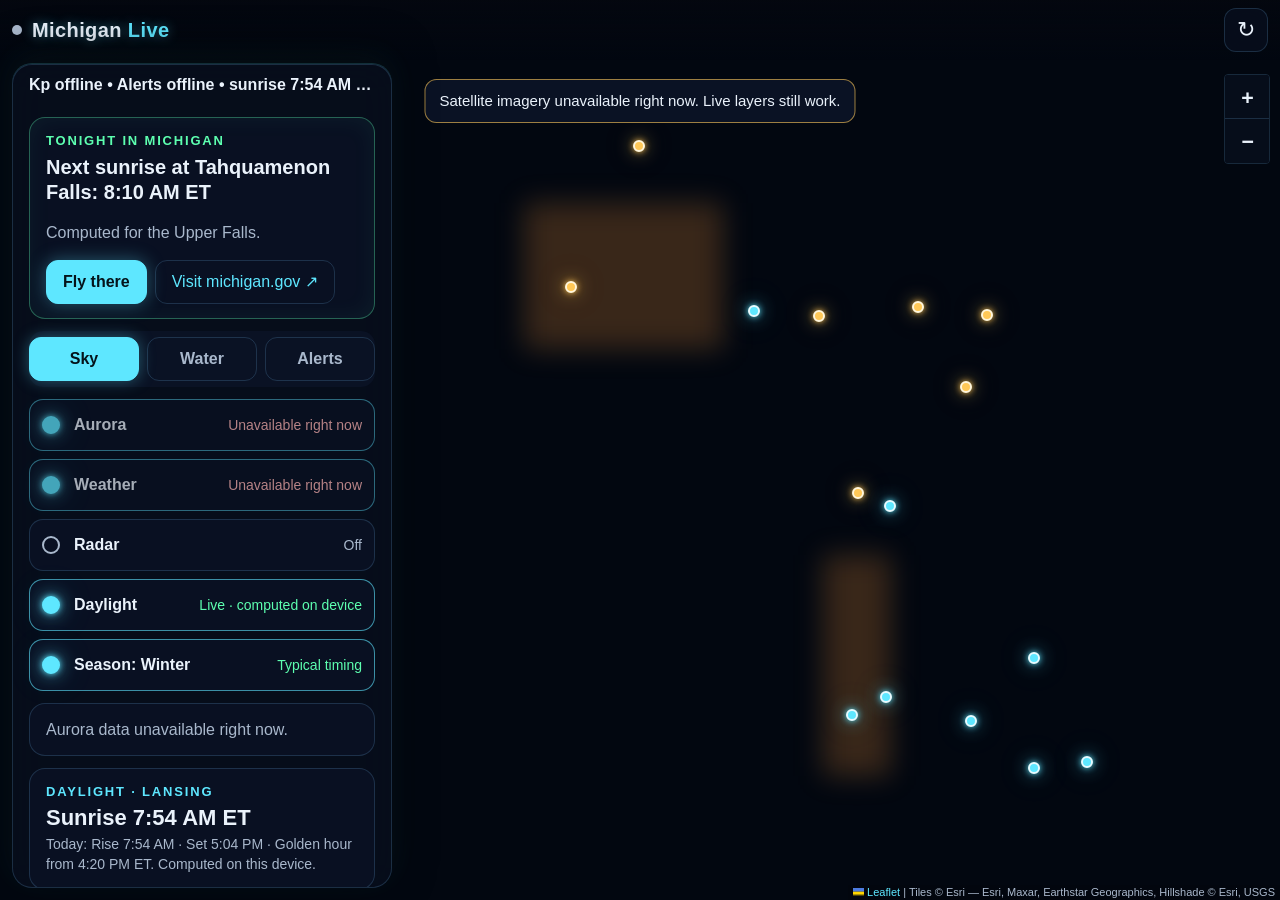
==== michigan/index.html @ 5480b5d9 "michigan: live map v2" ====
<!doctype html>
<html lang="en">
<head>
  <meta charset="utf-8">
  <meta name="viewport" content="width=device-width, initial-scale=1, viewport-fit=cover">
  <meta name="robots" content="noindex">
  <meta name="theme-color" content="#04070f">
  <meta name="apple-mobile-web-app-capable" content="yes">
  <meta name="apple-mobile-web-app-status-bar-style" content="black-translucent">
  <title>Michigan Live Map</title>
  <link rel="icon" href="data:,">
  <meta name="description" content="Live dark satellite map of Michigan: aurora odds, weather, radar, alerts, rivers, Great Lakes buoys and daylight.">
  <link rel="stylesheet" href="leaflet/leaflet.css?v=1.9.4">
  <link rel="stylesheet" href="styles.css?v=2">
</head>
<body>
  <div id="map" role="application" aria-label="Satellite map of Michigan. Use Tab to move between places and Enter to open one."></div>
  <div id="aurora-veil" class="aurora-veil" aria-hidden="true"></div>

  <header class="top">
    <div class="brand"><span class="brand-dot" aria-hidden="true"></span><h1>Michigan <span>Live</span></h1></div>
    <button type="button" id="refresh" class="btn btn-icon" aria-label="Refresh live data">&#x21bb;</button>
  </header>

  <p id="basemap-msg" class="basemap-msg" role="status" hidden>Satellite imagery unavailable right now. Live layers still work.</p>

  <div id="radar-ctl" class="radar-ctl" hidden>
    <button type="button" id="radar-play" class="btn" aria-label="Play radar loop">Play</button>
    <span id="radar-time" class="radar-time">Radar</span>
  </div>

  <section id="sheet" class="sheet" data-snap="peek" aria-label="Live panel">
    <button type="button" id="sheet-handle" class="sheet-handle" aria-label="Expand panel" aria-controls="sheet-body">
      <span class="grip" aria-hidden="true"></span>
      <span id="peek-line" class="peek-line" aria-live="polite">Loading live data…</span>
    </button>

    <div id="sheet-body" class="sheet-body">
      <section id="detail" class="card detail" aria-live="polite" hidden>
        <div class="row between">
          <p id="detail-kicker" class="kicker">Place</p>
          <button type="button" id="detail-close" class="btn btn-ghost btn-sm" aria-label="Close details">Close</button>
        </div>
        <h2 id="detail-name"></h2>
        <p id="detail-line"></p>
        <div id="detail-facts" class="facts"></div>
        <a id="detail-link" class="btn btn-ghost" href="#" target="_blank" rel="noopener noreferrer" hidden>Visit site</a>
      </section>

      <article id="tonight" class="card tonight" aria-label="Tonight in Michigan">
        <p class="kicker">Tonight in Michigan</p>
        <h2 id="tonight-title">Finding tonight&rsquo;s highlight…</h2>
        <p id="tonight-line" class="muted"></p>
        <div class="row">
          <button type="button" id="tonight-go" class="btn btn-accent">Fly there</button>
          <a id="tonight-link" class="btn btn-ghost" href="#" target="_blank" rel="noopener noreferrer" hidden>Source</a>
        </div>
      </article>

      <div class="tabs" role="tablist" aria-label="Layers">
        <button type="button" role="tab" id="tab-sky" class="tab" aria-selected="true" aria-controls="pane-sky">Sky</button>
        <button type="button" role="tab" id="tab-water" class="tab" aria-selected="false" aria-controls="pane-water">Water</button>
        <button type="button" role="tab" id="tab-alerts" class="tab" aria-selected="false" aria-controls="pane-alerts">Alerts <span id="alert-count" class="count" hidden></span></button>
      </div>

      <div id="pane-sky" class="pane" role="tabpanel" aria-labelledby="tab-sky">
        <div class="chips" data-group="sky"></div>
        <div id="kp-card" class="card now" hidden></div>
        <div id="sun-card" class="card now" hidden></div>
        <ul id="wx-list" class="wx-list" aria-label="Weather now"></ul>
      </div>
      <div id="pane-water" class="pane" role="tabpanel" aria-labelledby="tab-water" hidden>
        <div class="chips" data-group="water"></div>
        <div id="water-summary" class="card now" hidden></div>
        <ul id="water-list" class="list"></ul>
      </div>
      <div id="pane-alerts" class="pane" role="tabpanel" aria-labelledby="tab-alerts" hidden>
        <div class="chips" data-group="alerts"></div>
        <ul id="alert-list" class="list"></ul>
      </div>


      <section class="seasonal" aria-labelledby="season-title">
        <h2 id="season-title" class="section-title">Seasonal ideas</h2>
        <p class="muted small">Typical timing only. Check conditions before you go.</p>
        <ul id="season-list" class="list"></ul>
      </section>

      <footer class="credits">
        Imagery: Esri, Maxar, Earthstar Geographics · Aurora &amp; Kp: NOAA SWPC · Weather: Open-Meteo ·
        Radar: RainViewer · Alerts: NWS · Rivers: USGS · Buoys: GLOS Seagull · Map: Leaflet (BSD-2-Clause, self-hosted)
      </footer>
    </div>
  </section>

  <script src="leaflet/leaflet.js?v=1.9.4"></script>
  <script src="seasonal.js?v=2"></script>
  <script src="app.js?v=2"></script>
</body>
</html>
---- michigan/leaflet/leaflet.css ----
/* required styles */

.leaflet-pane,
.leaflet-tile,
.leaflet-marker-icon,
.leaflet-marker-shadow,
.leaflet-tile-container,
.leaflet-pane > svg,
.leaflet-pane > canvas,
.leaflet-zoom-box,
.leaflet-image-layer,
.leaflet-layer {
	position: absolute;
	left: 0;
	top: 0;
	}
.leaflet-container {
	overflow: hidden;
	}
.leaflet-tile,
.leaflet-marker-icon,
.leaflet-marker-shadow {
	-webkit-user-select: none;
	   -moz-user-select: none;
	        user-select: none;
	  -webkit-user-drag: none;
	}
/* Prevents IE11 from highlighting tiles in blue */
.leaflet-tile::selection {
	background: transparent;
}
/* Safari renders non-retina tile on retina better with this, but Chrome is worse */
.leaflet-safari .leaflet-tile {
	image-rendering: -webkit-optimize-contrast;
	}
/* hack that prevents hw layers "stretching" when loading new tiles */
.leaflet-safari .leaflet-tile-container {
	width: 1600px;
	height: 1600px;
	-webkit-transform-origin: 0 0;
	}
.leaflet-marker-icon,
.leaflet-marker-shadow {
	display: block;
	}
/* .leaflet-container svg: reset svg max-width decleration shipped in Joomla! (joomla.org) 3.x */
/* .leaflet-container img: map is broken in FF if you have max-width: 100% on tiles */
.leaflet-container .leaflet-overlay-pane svg {
	max-width: none !important;
	max-height: none !important;
	}
.leaflet-container .leaflet-marker-pane img,
.leaflet-container .leaflet-shadow-pane img,
.leaflet-container .leaflet-tile-pane img,
.leaflet-container img.leaflet-image-layer,
.leaflet-container .leaflet-tile {
	max-width: none !important;
	max-height: none !important;
	width: auto;
	padding: 0;
	}

.leaflet-container img.leaflet-tile {
	/* See: https://bugs.chromium.org/p/chromium/issues/detail?id=600120 */
	mix-blend-mode: plus-lighter;
}

.leaflet-container.leaflet-touch-zoom {
	-ms-touch-action: pan-x pan-y;
	touch-action: pan-x pan-y;
	}
.leaflet-container.leaflet-touch-drag {
	-ms-touch-action: pinch-zoom;
	/* Fallback for FF which doesn't support pinch-zoom */
	touch-action: none;
	touch-action: pinch-zoom;
}
.leaflet-container.leaflet-touch-drag.leaflet-touch-zoom {
	-ms-touch-action: none;
	touch-action: none;
}
.leaflet-container {
	-webkit-tap-highlight-color: transparent;
}
.leaflet-container a {
	-webkit-tap-highlight-color: rgba(51, 181, 229, 0.4);
}
.leaflet-tile {
	filter: inherit;
	visibility: hidden;
	}
.leaflet-tile-loaded {
	visibility: inherit;
	}
.leaflet-zoom-box {
	width: 0;
	height: 0;
	-moz-box-sizing: border-box;
	     box-sizing: border-box;
	z-index: 800;
	}
/* workaround for https://bugzilla.mozilla.org/show_bug.cgi?id=888319 */
.leaflet-overlay-pane svg {
	-moz-user-select: none;
	}

.leaflet-pane         { z-index: 400; }

.leaflet-tile-pane    { z-index: 200; }
.leaflet-overlay-pane { z-index: 400; }
.leaflet-shadow-pane  { z-index: 500; }
.leaflet-marker-pane  { z-index: 600; }
.leaflet-tooltip-pane   { z-index: 650; }
.leaflet-popup-pane   { z-index: 700; }

.leaflet-map-pane canvas { z-index: 100; }
.leaflet-map-pane svg    { z-index: 200; }

.leaflet-vml-shape {
	width: 1px;
	height: 1px;
	}
.lvml {
	behavior: url(#default#VML);
	display: inline-block;
	position: absolute;
	}


/* control positioning */

.leaflet-control {
	position: relative;
	z-index: 800;
	pointer-events: visiblePainted; /* IE 9-10 doesn't have auto */
	pointer-events: auto;
	}
.leaflet-top,
.leaflet-bottom {
	position: absolute;
	z-index: 1000;
	pointer-events: none;
	}
.leaflet-top {
	top: 0;
	}
.leaflet-right {
	right: 0;
	}
.leaflet-bottom {
	bottom: 0;
	}
.leaflet-left {
	left: 0;
	}
.leaflet-control {
	float: left;
	clear: both;
	}
.leaflet-right .leaflet-control {
	float: right;
	}
.leaflet-top .leaflet-control {
	margin-top: 10px;
	}
.leaflet-bottom .leaflet-control {
	margin-bottom: 10px;
	}
.leaflet-left .leaflet-control {
	margin-left: 10px;
	}
.leaflet-right .leaflet-control {
	margin-right: 10px;
	}


/* zoom and fade animations */

.leaflet-fade-anim .leaflet-popup {
	opacity: 0;
	-webkit-transition: opacity 0.2s linear;
	   -moz-transition: opacity 0.2s linear;
	        transition: opacity 0.2s linear;
	}
.leaflet-fade-anim .leaflet-map-pane .leaflet-popup {
	opacity: 1;
	}
.leaflet-zoom-animated {
	-webkit-transform-origin: 0 0;
	    -ms-transform-origin: 0 0;
	        transform-origin: 0 0;
	}
svg.leaflet-zoom-animated {
	will-change: transform;
}

.leaflet-zoom-anim .leaflet-zoom-animated {
	-webkit-transition: -webkit-transform 0.25s cubic-bezier(0,0,0.25,1);
	   -moz-transition:    -moz-transform 0.25s cubic-bezier(0,0,0.25,1);
	        transition:         transform 0.25s cubic-bezier(0,0,0.25,1);
	}
.leaflet-zoom-anim .leaflet-tile,
.leaflet-pan-anim .leaflet-tile {
	-webkit-transition: none;
	   -moz-transition: none;
	        transition: none;
	}

.leaflet-zoom-anim .leaflet-zoom-hide {
	visibility: hidden;
	}


/* cursors */

.leaflet-interactive {
	cursor: pointer;
	}
.leaflet-grab {
	cursor: -webkit-grab;
	cursor:    -moz-grab;
	cursor:         grab;
	}
.leaflet-crosshair,
.leaflet-crosshair .leaflet-interactive {
	cursor: crosshair;
	}
.leaflet-popup-pane,
.leaflet-control {
	cursor: auto;
	}
.leaflet-dragging .leaflet-grab,
.leaflet-dragging .leaflet-grab .leaflet-interactive,
.leaflet-dragging .leaflet-marker-draggable {
	cursor: move;
	cursor: -webkit-grabbing;
	cursor:    -moz-grabbing;
	cursor:         grabbing;
	}

/* marker & overlays interactivity */
.leaflet-marker-icon,
.leaflet-marker-shadow,
.leaflet-image-layer,
.leaflet-pane > svg path,
.leaflet-tile-container {
	pointer-events: none;
	}

.leaflet-marker-icon.leaflet-interactive,
.leaflet-image-layer.leaflet-interactive,
.leaflet-pane > svg path.leaflet-interactive,
svg.leaflet-image-layer.leaflet-interactive path {
	pointer-events: visiblePainted; /* IE 9-10 doesn't have auto */
	pointer-events: auto;
	}

/* visual tweaks */

.leaflet-container {
	background: #ddd;
	outline-offset: 1px;
	}
.leaflet-container a {
	color: #0078A8;
	}
.leaflet-zoom-box {
	border: 2px dotted #38f;
	background: rgba(255,255,255,0.5);
	}


/* general typography */
.leaflet-container {
	font-family: "Helvetica Neue", Arial, Helvetica, sans-serif;
	font-size: 12px;
	font-size: 0.75rem;
	line-height: 1.5;
	}


/* general toolbar styles */

.leaflet-bar {
	box-shadow: 0 1px 5px rgba(0,0,0,0.65);
	border-radius: 4px;
	}
.leaflet-bar a {
	background-color: #fff;
	border-bottom: 1px solid #ccc;
	width: 26px;
	height: 26px;
	line-height: 26px;
	display: block;
	text-align: center;
	text-decoration: none;
	color: black;
	}
.leaflet-bar a,
.leaflet-control-layers-toggle {
	background-position: 50% 50%;
	background-repeat: no-repeat;
	display: block;
	}
.leaflet-bar a:hover,
.leaflet-bar a:focus {
	background-color: #f4f4f4;
	}
.leaflet-bar a:first-child {
	border-top-left-radius: 4px;
	border-top-right-radius: 4px;
	}
.leaflet-bar a:last-child {
	border-bottom-left-radius: 4px;
	border-bottom-right-radius: 4px;
	border-bottom: none;
	}
.leaflet-bar a.leaflet-disabled {
	cursor: default;
	background-color: #f4f4f4;
	color: #bbb;
	}

.leaflet-touch .leaflet-bar a {
	width: 30px;
	height: 30px;
	line-height: 30px;
	}
.leaflet-touch .leaflet-bar a:first-child {
	border-top-left-radius: 2px;
	border-top-right-radius: 2px;
	}
.leaflet-touch .leaflet-bar a:last-child {
	border-bottom-left-radius: 2px;
	border-bottom-right-radius: 2px;
	}

/* zoom control */

.leaflet-control-zoom-in,
.leaflet-control-zoom-out {
	font: bold 18px 'Lucida Console', Monaco, monospace;
	text-indent: 1px;
	}

.leaflet-touch .leaflet-control-zoom-in, .leaflet-touch .leaflet-control-zoom-out  {
	font-size: 22px;
	}


/* layers control */

.leaflet-control-layers {
	box-shadow: 0 1px 5px rgba(0,0,0,0.4);
	background: #fff;
	border-radius: 5px;
	}
.leaflet-control-layers-toggle {
	background-image: url(images/layers.png);
	width: 36px;
	height: 36px;
	}
.leaflet-retina .leaflet-control-layers-toggle {
	background-image: url(images/layers-2x.png);
	background-size: 26px 26px;
	}
.leaflet-touch .leaflet-control-layers-toggle {
	width: 44px;
	height: 44px;
	}
.leaflet-control-layers .leaflet-control-layers-list,
.leaflet-control-layers-expanded .leaflet-control-layers-toggle {
	display: none;
	}
.leaflet-control-layers-expanded .leaflet-control-layers-list {
	display: block;
	position: relative;
	}
.leaflet-control-layers-expanded {
	padding: 6px 10px 6px 6px;
	color: #333;
	background: #fff;
	}
.leaflet-control-layers-scrollbar {
	overflow-y: scroll;
	overflow-x: hidden;
	padding-right: 5px;
	}
.leaflet-control-layers-selector {
	margin-top: 2px;
	position: relative;
	top: 1px;
	}
.leaflet-control-layers label {
	display: block;
	font-size: 13px;
	font-size: 1.08333em;
	}
.leaflet-control-layers-separator {
	height: 0;
	border-top: 1px solid #ddd;
	margin: 5px -10px 5px -6px;
	}

/* Default icon URLs */
.leaflet-default-icon-path { /* used only in path-guessing heuristic, see L.Icon.Default */
	background-image: url(images/marker-icon.png);
	}


/* attribution and scale controls */

.leaflet-container .leaflet-control-attribution {
	background: #fff;
	background: rgba(255, 255, 255, 0.8);
	margin: 0;
	}
.leaflet-control-attribution,
.leaflet-control-scale-line {
	padding: 0 5px;
	color: #333;
	line-height: 1.4;
	}
.leaflet-control-attribution a {
	text-decoration: none;
	}
.leaflet-control-attribution a:hover,
.leaflet-control-attribution a:focus {
	text-decoration: underline;
	}
.leaflet-attribution-flag {
	display: inline !important;
	vertical-align: baseline !important;
	width: 1em;
	height: 0.6669em;
	}
.leaflet-left .leaflet-control-scale {
	margin-left: 5px;
	}
.leaflet-bottom .leaflet-control-scale {
	margin-bottom: 5px;
	}
.leaflet-control-scale-line {
	border: 2px solid #777;
	border-top: none;
	line-height: 1.1;
	padding: 2px 5px 1px;
	white-space: nowrap;
	-moz-box-sizing: border-box;
	     box-sizing: border-box;
	background: rgba(255, 255, 255, 0.8);
	text-shadow: 1px 1px #fff;
	}
.leaflet-control-scale-line:not(:first-child) {
	border-top: 2px solid #777;
	border-bottom: none;
	margin-top: -2px;
	}
.leaflet-control-scale-line:not(:first-child):not(:last-child) {
	border-bottom: 2px solid #777;
	}

.leaflet-touch .leaflet-control-attribution,
.leaflet-touch .leaflet-control-layers,
.leaflet-touch .leaflet-bar {
	box-shadow: none;
	}
.leaflet-touch .leaflet-control-layers,
.leaflet-touch .leaflet-bar {
	border: 2px solid rgba(0,0,0,0.2);
	background-clip: padding-box;
	}


/* popup */

.leaflet-popup {
	position: absolute;
	text-align: center;
	margin-bottom: 20px;
	}
.leaflet-popup-content-wrapper {
	padding: 1px;
	text-align: left;
	border-radius: 12px;
	}
.leaflet-popup-content {
	margin: 13px 24px 13px 20px;
	line-height: 1.3;
	font-size: 13px;
	font-size: 1.08333em;
	min-height: 1px;
	}
.leaflet-popup-content p {
	margin: 17px 0;
	margin: 1.3em 0;
	}
.leaflet-popup-tip-container {
	width: 40px;
	height: 20px;
	position: absolute;
	left: 50%;
	margin-top: -1px;
	margin-left: -20px;
	overflow: hidden;
	pointer-events: none;
	}
.leaflet-popup-tip {
	width: 17px;
	height: 17px;
	padding: 1px;

	margin: -10px auto 0;
	pointer-events: auto;

	-webkit-transform: rotate(45deg);
	   -moz-transform: rotate(45deg);
	    -ms-transform: rotate(45deg);
	        transform: rotate(45deg);
	}
.leaflet-popup-content-wrapper,
.leaflet-popup-tip {
	background: white;
	color: #333;
	box-shadow: 0 3px 14px rgba(0,0,0,0.4);
	}
.leaflet-container a.leaflet-popup-close-button {
	position: absolute;
	top: 0;
	right: 0;
	border: none;
	text-align: center;
	width: 24px;
	height: 24px;
	font: 16px/24px Tahoma, Verdana, sans-serif;
	color: #757575;
	text-decoration: none;
	background: transparent;
	}
.leaflet-container a.leaflet-popup-close-button:hover,
.leaflet-container a.leaflet-popup-close-button:focus {
	color: #585858;
	}
.leaflet-popup-scrolled {
	overflow: auto;
	}

.leaflet-oldie .leaflet-popup-content-wrapper {
	-ms-zoom: 1;
	}
.leaflet-oldie .leaflet-popup-tip {
	width: 24px;
	margin: 0 auto;

	-ms-filter: "progid:DXImageTransform.Microsoft.Matrix(M11=0.70710678, M12=0.70710678, M21=-0.70710678, M22=0.70710678)";
	filter: progid:DXImageTransform.Microsoft.Matrix(M11=0.70710678, M12=0.70710678, M21=-0.70710678, M22=0.70710678);
	}

.leaflet-oldie .leaflet-control-zoom,
.leaflet-oldie .leaflet-control-layers,
.leaflet-oldie .leaflet-popup-content-wrapper,
.leaflet-oldie .leaflet-popup-tip {
	border: 1px solid #999;
	}


/* div icon */

.leaflet-div-icon {
	background: #fff;
	border: 1px solid #666;
	}


/* Tooltip */
/* Base styles for the element that has a tooltip */
.leaflet-tooltip {
	position: absolute;
	padding: 6px;
	background-color: #fff;
	border: 1px solid #fff;
	border-radius: 3px;
	color: #222;
	white-space: nowrap;
	-webkit-user-select: none;
	-moz-user-select: none;
	-ms-user-select: none;
	user-select: none;
	pointer-events: none;
	box-shadow: 0 1px 3px rgba(0,0,0,0.4);
	}
.leaflet-tooltip.leaflet-interactive {
	cursor: pointer;
	pointer-events: auto;
	}
.leaflet-tooltip-top:before,
.leaflet-tooltip-bottom:before,
.leaflet-tooltip-left:before,
.leaflet-tooltip-right:before {
	position: absolute;
	pointer-events: none;
	border: 6px solid transparent;
	background: transparent;
	content: "";
	}

/* Directions */

.leaflet-tooltip-bottom {
	margin-top: 6px;
}
.leaflet-tooltip-top {
	margin-top: -6px;
}
.leaflet-tooltip-bottom:before,
.leaflet-tooltip-top:before {
	left: 50%;
	margin-left: -6px;
	}
.leaflet-tooltip-top:before {
	bottom: 0;
	margin-bottom: -12px;
	border-top-color: #fff;
	}
.leaflet-tooltip-bottom:before {
	top: 0;
	margin-top: -12px;
	margin-left: -6px;
	border-bottom-color: #fff;
	}
.leaflet-tooltip-left {
	margin-left: -6px;
}
.leaflet-tooltip-right {
	margin-left: 6px;
}
.leaflet-tooltip-left:before,
.leaflet-tooltip-right:before {
	top: 50%;
	margin-top: -6px;
	}
.leaflet-tooltip-left:before {
	right: 0;
	margin-right: -12px;
	border-left-color: #fff;
	}
.leaflet-tooltip-right:before {
	left: 0;
	margin-left: -12px;
	border-right-color: #fff;
	}

/* Printing */

@media print {
	/* Prevent printers from removing background-images of controls. */
	.leaflet-control {
		-webkit-print-color-adjust: exact;
		print-color-adjust: exact;
		}
	}
---- michigan/styles.css ----
/* Michigan Live Map v2 — dark glow theme. System fonts only. */
:root {
  --bg: #04070f;
  --panel: rgba(8, 14, 28, 0.86);
  --panel-solid: #0a1224;
  --line: rgba(120, 200, 255, 0.18);
  --text: #eaf2fb;
  --muted: #a9b8cc;           /* 8.9:1 on --panel-solid */
  --cyan: #5ee7ff;
  --green: #5dffb0;
  --amber: #ffc857;
  --red: #ff6b6b;
  --violet: #b48cff;
  --glow-c: 0 0 6px rgba(94,231,255,.95), 0 0 18px rgba(94,231,255,.6), 0 0 36px rgba(94,231,255,.25);
  --glow-a: 0 0 6px rgba(255,200,87,.95), 0 0 18px rgba(255,200,87,.6), 0 0 36px rgba(255,200,87,.25);
  --r: 16px;
  --sa-t: env(safe-area-inset-top, 0px);
  --sa-b: env(safe-area-inset-bottom, 0px);
  --sa-l: env(safe-area-inset-left, 0px);
  --sa-r: env(safe-area-inset-right, 0px);
}
* { box-sizing: border-box; }
html, body { margin: 0; height: 100%; overflow: hidden; background: var(--bg); }
body {
  color: var(--text);
  font: 16px/1.45 -apple-system, BlinkMacSystemFont, "SF Pro Text", "Segoe UI", Roboto, Helvetica, Arial, sans-serif;
  -webkit-text-size-adjust: 100%;
  overscroll-behavior: none;
  touch-action: manipulation;
}
a { color: var(--cyan); }
button { font: inherit; color: inherit; }
:focus-visible { outline: 2px solid var(--amber); outline-offset: 2px; }
[hidden] { display: none !important; }

/* ---------- Map ---------- */
#map { position: fixed; inset: 0; background: var(--bg); z-index: 0; }
.leaflet-container { background: var(--bg); font: inherit; }
.leaflet-tile-pane { filter: brightness(.62) saturate(.85) contrast(1.08); }
.leaflet-hillshade-pane { mix-blend-mode: soft-light; pointer-events: none; }
.leaflet-overlay-pane, .leaflet-marker-pane { filter: none; }
.leaflet-control-attribution {
  background: rgba(4,7,15,.72) !important; color: var(--muted) !important; font-size: 11px;
}
.leaflet-control-attribution a { color: var(--cyan) !important; }
.leaflet-top.leaflet-right { top: calc(var(--sa-t) + 64px); right: var(--sa-r); }
.leaflet-bar { border: 1px solid var(--line) !important; box-shadow: none !important; }
.leaflet-bar a {
  width: 44px !important; height: 44px !important; line-height: 44px !important;
  background: var(--panel) !important; color: var(--text) !important; border-bottom-color: var(--line) !important;
  font-size: 20px !important;
}
.leaflet-bottom.leaflet-left, .leaflet-bottom.leaflet-right { bottom: calc(var(--sheet-peek, 96px) + 4px); }

/* Aurora veil: a soft top-edge glow whose strength is set from Kp (JS sets --kp-alpha). */
.aurora-veil {
  position: fixed; left: 0; right: 0; top: 0; height: 32vh; z-index: 1; pointer-events: none;
  opacity: var(--kp-alpha, 0);
  background:
    radial-gradient(120% 70% at 30% 0%, rgba(93,255,176,.55), transparent 60%),
    radial-gradient(90% 60% at 75% 0%, rgba(180,140,255,.45), transparent 65%);
  mix-blend-mode: screen;
  transition: opacity 1.2s ease;
  animation: veil 14s ease-in-out infinite alternate;
}
@keyframes veil { from { transform: translateX(-3%); filter: hue-rotate(0deg); } to { transform: translateX(3%); filter: hue-rotate(-18deg); } }
.aurora-img { mix-blend-mode: screen; filter: blur(10px) saturate(1.3); animation: shimmer 6s ease-in-out infinite alternate; }
@keyframes shimmer { from { opacity: .75; } to { opacity: 1; } }
.layer-dim { opacity: .35 !important; filter: grayscale(1); }

/* ---------- Top bar ---------- */
.top {
  position: fixed; z-index: 10; top: 0; left: 0; right: 0;
  padding: calc(var(--sa-t) + 8px) calc(var(--sa-r) + 12px) 8px calc(var(--sa-l) + 12px);
  display: flex; align-items: center; justify-content: space-between; gap: 8px;
  background: linear-gradient(180deg, rgba(4,7,15,.85), rgba(4,7,15,0));
  pointer-events: none;
}
.top > * { pointer-events: auto; }
.brand { display: flex; align-items: center; gap: 10px; }
.brand h1 { margin: 0; font-size: 20px; letter-spacing: .02em; font-weight: 700; text-shadow: 0 0 12px rgba(94,231,255,.45); }
.brand h1 span { color: var(--cyan); font-weight: 600; }
.brand-dot { width: 10px; height: 10px; border-radius: 50%; background: var(--green); box-shadow: 0 0 10px var(--green); }
.brand-dot.is-stale { background: var(--muted); box-shadow: none; }

/* ---------- Buttons ---------- */
.btn {
  min-height: 44px; min-width: 44px; padding: 0 16px; border-radius: 12px;
  display: inline-flex; align-items: center; justify-content: center; gap: 6px;
  background: rgba(20,32,58,.9); border: 1px solid var(--line); color: var(--text);
  text-decoration: none; cursor: pointer; font-size: 16px;
}
.btn-icon { padding: 0; font-size: 22px; background: var(--panel); backdrop-filter: blur(10px); -webkit-backdrop-filter: blur(10px); }
.btn-accent { border-color: var(--cyan); color: #04131a; background: var(--cyan); font-weight: 650; box-shadow: 0 0 18px rgba(94,231,255,.35); }
.btn-ghost { background: transparent; color: var(--cyan); }
.btn-sm { min-height: 44px; padding: 0 12px; font-size: 15px; }
.btn.is-spinning { animation: spin 1s linear infinite; }
@keyframes spin { to { transform: rotate(360deg); } }

.radar-ctl {
  position: fixed; z-index: 9; left: calc(var(--sa-l) + 12px); top: calc(var(--sa-t) + 64px);
  display: flex; align-items: center; gap: 8px; padding: 4px; border-radius: 14px;
  background: var(--panel); border: 1px solid var(--line); backdrop-filter: blur(10px); -webkit-backdrop-filter: blur(10px);
}
.radar-time { padding-right: 10px; font-variant-numeric: tabular-nums; color: var(--text); font-size: 15px; }

/* ---------- Bottom sheet ---------- */
.sheet {
  --peek: calc(84px + var(--sa-b));
  position: fixed; z-index: 20; left: 0; right: 0; bottom: 0;
  height: calc(100% - var(--sa-t) - 56px);
  transform: translateY(calc(100% - var(--peek)));
  background: var(--panel); border-top: 1px solid var(--line);
  border-radius: 22px 22px 0 0;
  backdrop-filter: blur(18px) saturate(1.2); -webkit-backdrop-filter: blur(18px) saturate(1.2);
  box-shadow: 0 -10px 40px rgba(0,0,0,.55), 0 -1px 0 rgba(94,231,255,.25), 0 -8px 30px rgba(94,231,255,.08);
  display: flex; flex-direction: column;
  transition: transform .32s cubic-bezier(.2,.8,.2,1);
  padding-left: var(--sa-l); padding-right: var(--sa-r);
}
.sheet[data-snap="half"] { transform: translateY(var(--half-y, 52%)); }
.sheet[data-snap="full"] { transform: translateY(0); }
.sheet.is-dragging { transition: none; }
.sheet-handle {
  flex: none; width: 100%; min-height: 72px; padding: 8px 16px 10px; border: 0; background: transparent;
  display: flex; flex-direction: column; align-items: center; gap: 8px; cursor: grab; touch-action: none;
  text-align: center;
}
.grip { width: 44px; height: 5px; border-radius: 3px; background: rgba(169,184,204,.6); }
.peek-line { font-size: 16px; font-weight: 600; color: var(--text); white-space: nowrap; overflow: hidden; text-overflow: ellipsis; max-width: 100%; }
.sheet-body {
  flex: 1; overflow-y: auto; -webkit-overflow-scrolling: touch; overscroll-behavior: contain;
  padding: 0 16px calc(var(--sa-b) + 24px);
}

/* ---------- Cards, tabs, chips ---------- */
.card {
  background: rgba(10,18,36,.92); border: 1px solid var(--line); border-radius: var(--r);
  padding: 14px 16px; margin: 0 0 12px;
}
.kicker { margin: 0 0 4px; font-size: 13px; letter-spacing: .14em; text-transform: uppercase; color: var(--cyan); font-weight: 650; }
.card h2 { margin: 0 0 6px; font-size: 20px; line-height: 1.25; }
.muted { color: var(--muted); }
.small { font-size: 14px; }
.row { display: flex; gap: 8px; flex-wrap: wrap; align-items: center; margin-top: 10px; }
.row.between { justify-content: space-between; margin-top: 0; }
.tonight { border-color: rgba(93,255,176,.35); box-shadow: inset 0 0 24px rgba(93,255,176,.06); }
.tonight .kicker { color: var(--green); }

.tabs { display: flex; gap: 8px; margin: 4px 0 12px; position: sticky; top: 0; z-index: 2; padding: 6px 0; background: var(--panel-solid); border-radius: 14px; }
.tab {
  flex: 1; min-height: 44px; border-radius: 12px; border: 1px solid var(--line); background: transparent;
  color: var(--muted); font-weight: 600; cursor: pointer; display: inline-flex; align-items: center; justify-content: center; gap: 6px;
}
.tab[aria-selected="true"] { color: #04131a; background: var(--cyan); border-color: var(--cyan); box-shadow: 0 0 16px rgba(94,231,255,.35); }
.count { min-width: 22px; height: 22px; padding: 0 6px; border-radius: 11px; background: var(--amber); color: #1b1300; font-size: 13px; line-height: 22px; font-weight: 700; }

.chips { display: flex; flex-direction: column; gap: 8px; margin-bottom: 12px; }
.chip {
  width: 100%; min-height: 52px; padding: 8px 12px; border-radius: 14px; cursor: pointer; text-align: left;
  display: grid; grid-template-columns: 22px 1fr auto; align-items: center; gap: 10px;
  background: rgba(10,18,36,.92); border: 1px solid var(--line);
}
.chip .sw { width: 18px; height: 18px; border-radius: 50%; border: 2px solid var(--muted); }
.chip[aria-pressed="true"] { border-color: rgba(94,231,255,.6); }
.chip[aria-pressed="true"] .sw { background: var(--cyan); border-color: var(--cyan); box-shadow: var(--glow-c); }
.chip-name { font-weight: 650; }
.chip-status { font-size: 14px; color: var(--muted); text-align: right; font-variant-numeric: tabular-nums; }
.chip[data-state="live"] .chip-status { color: var(--green); }
.chip[data-state="stale"] .chip-status { color: var(--amber); }
.chip[data-state="error"] { opacity: .7; }
.chip[data-state="error"] .chip-status { color: #ffb4b4; }

.list { list-style: none; margin: 0 0 12px; padding: 0; display: flex; flex-direction: column; gap: 8px; }
.list li > button, .list li > a.item {
  width: 100%; min-height: 52px; text-align: left; padding: 10px 12px; border-radius: 12px; cursor: pointer;
  background: rgba(10,18,36,.92); border: 1px solid var(--line); color: var(--text); text-decoration: none; display: block;
}
.item-title { display: block; font-weight: 650; }
.item-sub { display: block; font-size: 14px; color: var(--muted); }
.sev-Extreme, .sev-Severe { border-left: 4px solid var(--red) !important; }
.sev-Moderate { border-left: 4px solid #ff9a3d !important; }
.sev-Minor, .sev-Unknown { border-left: 4px solid var(--amber) !important; }
.alert-text { white-space: pre-wrap; font-size: 15px; color: var(--text); margin: 8px 0 0; }

.wx-list { list-style: none; padding: 0; margin: 0 0 12px; display: grid; grid-template-columns: 1fr 1fr; gap: 8px; }
.wx { background: rgba(10,18,36,.92); border: 1px solid var(--line); border-radius: 12px; padding: 10px 12px; }
.wx b { display: block; font-size: 15px; }
.wx .t { font-size: 22px; color: var(--amber); font-weight: 700; font-variant-numeric: tabular-nums; }
.wx .s { font-size: 14px; color: var(--muted); }
.now p { margin: 0; }
.now .big { font-size: 22px; font-weight: 700; }
.kp-bar { height: 8px; border-radius: 4px; margin: 10px 0 4px; background: linear-gradient(90deg, var(--green), var(--violet), var(--red)); position: relative; }
.kp-bar i { position: absolute; top: -4px; width: 4px; height: 16px; border-radius: 2px; background: #fff; box-shadow: 0 0 8px #fff; }

.detail h2 { font-size: 22px; }
.facts { display: flex; flex-wrap: wrap; gap: 8px; margin: 8px 0 10px; }
.fact { padding: 6px 10px; border-radius: 999px; border: 1px solid var(--line); font-size: 14px; color: var(--text); }
.fact b { color: var(--muted); font-weight: 600; margin-right: 4px; }
.section-title { font-size: 18px; margin: 18px 0 2px; }
.seasonal .list li > button { display: grid; grid-template-columns: 1fr auto; gap: 8px; align-items: center; }
.seasonal .season-tag { font-size: 12px; text-transform: uppercase; letter-spacing: .1em; color: var(--green); }
.credits { margin-top: 18px; font-size: 13px; color: var(--muted); }

/* ---------- Markers ---------- */
.poi { width: 44px; height: 44px; display: grid; place-items: center; cursor: pointer; }
.poi-dot { width: 12px; height: 12px; border-radius: 50%; background: var(--cyan); border: 2px solid #e8fbff; box-shadow: var(--glow-c); }
.poi--outdoors .poi-dot { background: var(--amber); border-color: #fff6dc; box-shadow: var(--glow-a); }
.poi-label {
  position: absolute; left: 36px; top: 50%; transform: translateY(-50%); white-space: nowrap;
  font-size: 13px; font-weight: 650; color: var(--text); padding: 2px 8px; border-radius: 8px;
  background: rgba(4,7,15,.78); border: 1px solid var(--line); pointer-events: none; display: none;
}
.show-labels .poi-label, .poi.is-active .poi-label { display: block; }
.poi--left .poi-label { left: auto; right: 36px; }
.poi--top .poi-label { left: 50%; top: auto; bottom: 32px; transform: translateX(-50%); }
.poi--bottom .poi-label { left: 50%; top: 32px; transform: translateX(-50%); }
.poi.is-active .poi-dot { width: 16px; height: 16px; animation: pulse 1.6s ease-in-out infinite; }
@keyframes pulse { 0%,100% { box-shadow: var(--glow-c); } 50% { box-shadow: 0 0 10px #fff, 0 0 30px rgba(94,231,255,.9), 0 0 60px rgba(94,231,255,.5); } }
.poi--outdoors.is-active .poi-dot { animation-name: pulse-a; }
@keyframes pulse-a { 0%,100% { box-shadow: var(--glow-a); } 50% { box-shadow: 0 0 10px #fff, 0 0 30px rgba(255,200,87,.9), 0 0 60px rgba(255,200,87,.5); } }

/* Data markers: size/brightness set inline from the reading. */
.dm { width: 44px; height: 44px; display: grid; place-items: center; }
.dm i { display: block; border-radius: 50%; }
.buoy i { background: #7fd8ff; border: 1.5px solid #e8fbff; animation: buoy var(--dur, 3s) ease-in-out infinite; }
@keyframes buoy { 0%,100% { box-shadow: 0 0 4px rgba(127,216,255,.9), 0 0 calc(var(--g,10px)) rgba(127,216,255,.55); } 50% { box-shadow: 0 0 8px #fff, 0 0 calc(var(--g,10px) * 2) rgba(127,216,255,.8); } }
.gauge i { width: 9px; height: 9px; border: 1px solid rgba(255,255,255,.7); }
.gauge.up i { background: #ff9a3d; box-shadow: 0 0 6px #ff9a3d, 0 0 14px rgba(255,154,61,.6); }
.gauge.down i { background: #6fa8ff; box-shadow: 0 0 5px #6fa8ff; }
.gauge.flat i { background: #9fe8c9; box-shadow: 0 0 4px rgba(159,232,201,.8); }
.alert-glow { filter: drop-shadow(0 0 6px currentColor); }

.leaflet-popup-content-wrapper, .leaflet-popup-tip { background: var(--panel-solid); color: var(--text); border: 1px solid var(--line); }
.leaflet-popup-content { font-size: 15px; margin: 12px 14px; }
.leaflet-container a.leaflet-popup-close-button { width: 44px; height: 44px; font-size: 22px; line-height: 44px; color: var(--muted); }

/* ---------- iPad landscape / desktop: side panel ---------- */
@media (min-width: 900px) and (orientation: landscape), (min-width: 1100px) {
  .sheet, .sheet[data-snap] {
    top: calc(var(--sa-t) + 64px); bottom: 12px; left: calc(var(--sa-l) + 12px); right: auto;
    width: 380px; height: auto; transform: none; border-radius: 20px; border: 1px solid var(--line);
  }
  .sheet-handle { cursor: default; min-height: 52px; }
  .sheet-handle .grip { display: none; }
  .leaflet-bottom.leaflet-left, .leaflet-bottom.leaflet-right { bottom: 0; }
  .radar-ctl { left: calc(var(--sa-l) + 404px); }
}

@media (prefers-reduced-motion: reduce) {
  *, *::before, *::after { animation: none !important; transition: none !important; }
}

/* In half snap, let the body scroll its content into the visible part of the sheet. */
.sheet[data-snap="half"] .sheet-body { padding-bottom: calc(var(--half-y, 52vh) + var(--sa-b) + 24px); }
.sheet[data-snap="peek"] .sheet-body { visibility: hidden; }
@media (min-width: 900px) and (orientation: landscape), (min-width: 1100px) {
  .sheet[data-snap] .sheet-body { padding-bottom: 24px; visibility: visible; }
}
.season-soft { filter: blur(14px); }
.season-soft path { pointer-events: auto; }

.basemap-msg {
  position: fixed; z-index: 11; left: 50%; transform: translateX(-50%); top: calc(var(--sa-t) + 64px);
  max-width: calc(100% - 120px); padding: 10px 14px; border-radius: 12px; font-size: 15px; text-align: center;
  background: var(--panel-solid); border: 1px solid rgba(255,200,87,.6); color: var(--text);
}
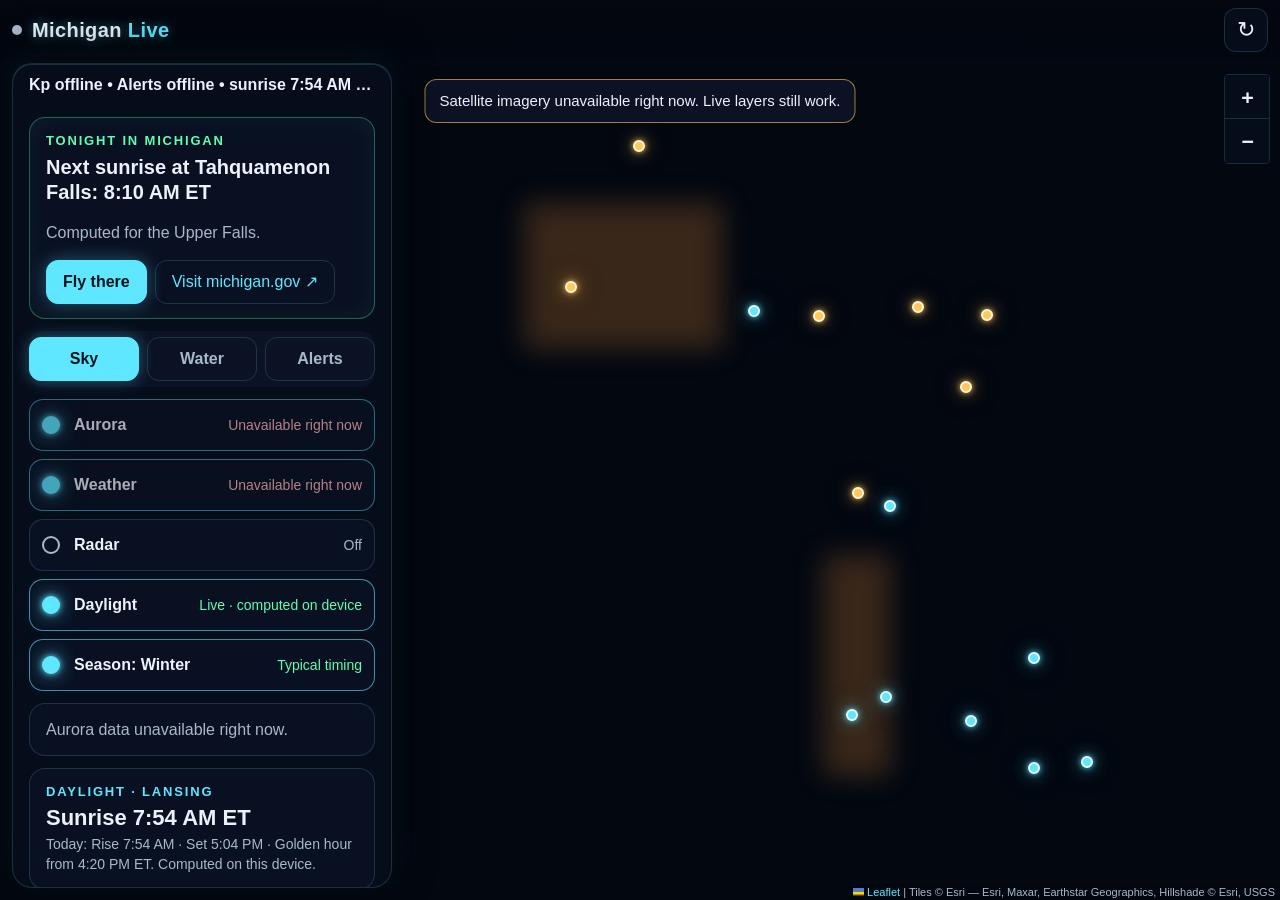
==== commit b6b9aecc: "michigan: live map v2" ====
--- a/michigan/index.html
+++ b/michigan/index.html
@@ -11,7 +11,7 @@
   <link rel="icon" href="data:,">
   <meta name="description" content="Live dark satellite map of Michigan: aurora odds, weather, radar, alerts, rivers, Great Lakes buoys and daylight.">
   <link rel="stylesheet" href="leaflet/leaflet.css?v=1.9.4">
-  <link rel="stylesheet" href="styles.css?v=2">
+  <link rel="stylesheet" href="styles.css?v=3">
 </head>
 <body>
   <div id="map" role="application" aria-label="Satellite map of Michigan. Use Tab to move between places and Enter to open one."></div>
@@ -94,7 +94,7 @@
   </section>
 
   <script src="leaflet/leaflet.js?v=1.9.4"></script>
-  <script src="seasonal.js?v=2"></script>
-  <script src="app.js?v=2"></script>
+  <script src="seasonal.js?v=3"></script>
+  <script src="app.js?v=4"></script>
 </body>
 </html>
